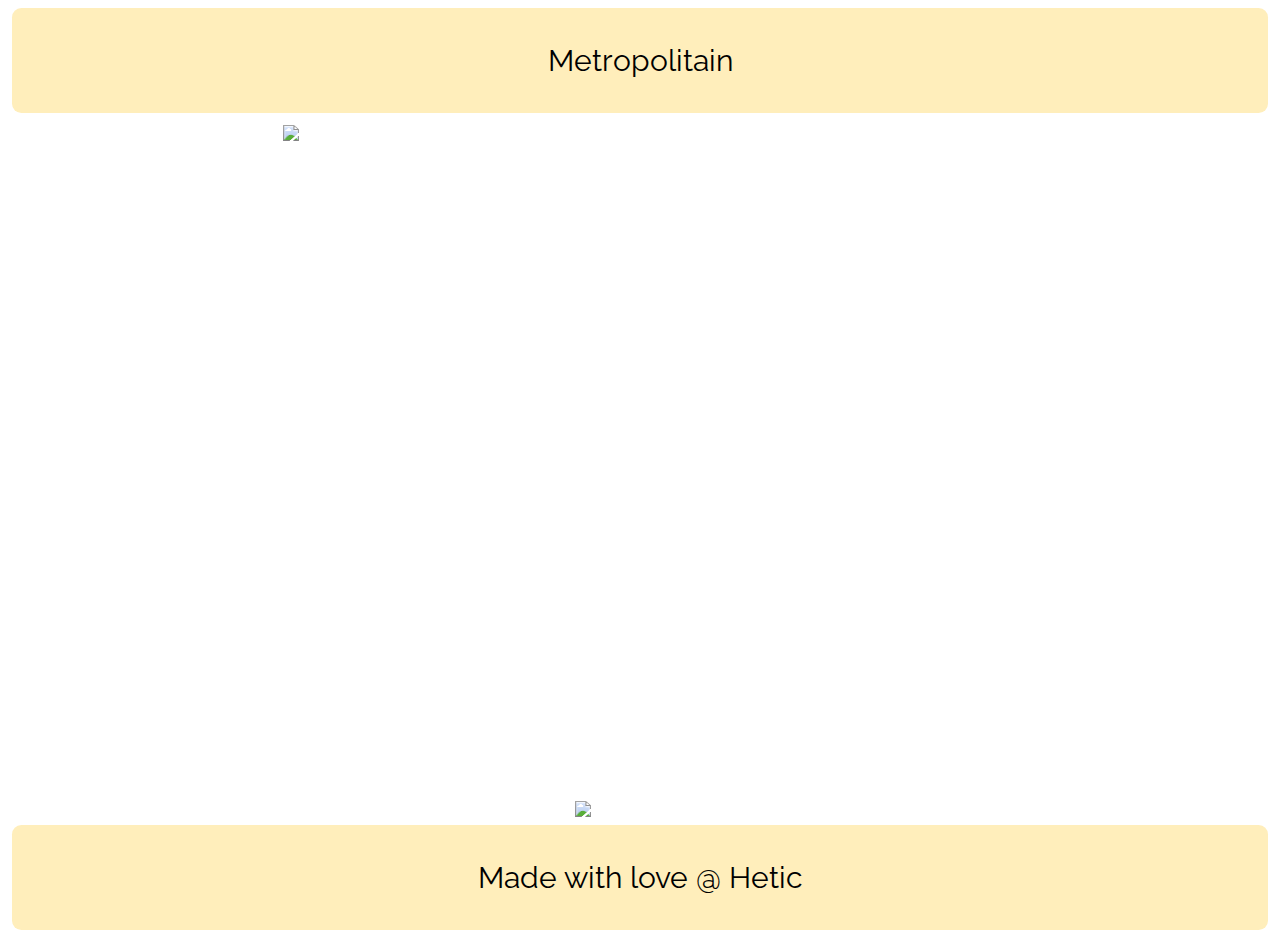
==== pc/index.html @ 2c28c8e5 "essai pc/index.html" ====
<!DOCTYPE html>
<html lang="en">
  <head>
      <meta charset="utf-8">
    <title>Quizz</title>
    <link href="../styles/style.css" rel="stylesheet">
    <link href="//maxcdn.bootstrapcdn.com/font-awesome/4.2.0/css/font-awesome.min.css" rel="stylesheet">
    <link rel="icon" type="image/ico" href="../imgs/favicon.ico" /> 
    <link href='http://fonts.googleapis.com/css?family=Raleway:400' rel='stylesheet' type='text/css'>
  </head>
  <body>
  <header><p>Metropolitain</p></header>
 <div id='main'>
    <article><iframe src="../index.html" width="300" height="700" frameborder="0"; scrolling="no">
  <p>Votre navigateur ne supporte pas l'élément iframe</p>
</iframe><img src="../imgs/iphone6+.png"></article>
 </div>
 <footer><p>Made with love @ Hetic</p></footer>
 
  </body>
  <script src="https://ajax.googleapis.com/ajax/libs/jquery/2.1.3/jquery.min.js"></script>
<script type="text/javascript" src="../js/main.js"></script>
</html>
---- styles/style.css ----
body {
    font-family: 'Raleway'; background:url(https://pbs.twimg.com/media/B9BWXDbIQAApKza.png:large);
    background-repeat: no-repeat;
    background-size: cover;
    background-position: center;
  }

/*
  #main {
   min-height: 800px;
   margin: 0px;
   padding: 0px;
   display: -webkit-flex;
   display:         flex;
   -webkit-flex-flow: row;
           flex-flow: row;
   }
*/

/*

  #main > article {
   margin: 4px;
   padding: 5px;
   border-radius: 7pt;
   background: rgba(152, 221, 136, 0.2);
   -webkit-flex: 3 1 60%;
           flex: 3 1 60%;
   -webkit-order: 2;
           order: 2;
   }
*/

/*
  #main > nav {
   margin: 4px;
   padding: 5px;
   border: 1px solid #8888bb;
   border-radius: 7pt;
   background: #ccccff;
   -webkit-flex: 1 6 20%;
           flex: 1 6 20%;
   -webkit-order: 1;
           order: 1;
   }
  
  #main > aside {
   margin: 4px;
   padding: 5px;
   border: 1px solid #8888bb;
   border-radius: 7pt;
   background: #ccccff;
   -webkit-flex: 1 6 20%;
           flex: 1 6 20%;
   -webkit-order: 3;
           order: 3;
   }
 
*/

article{
    margin: auto;
    width:730px;
}

header, footer {
   display: block;
   margin: 4px;
   padding: 5px;
   min-height: 90px;
   border-radius: 7pt;
   background: #ffeebb;
}


header > p, footer > p{
    text-align: center;
    font-size:30px;
}
 
  /* Too narrow to support three columns
  @media all and (max-width: 640px) {
  
   #main, #page {
    -webkit-flex-flow: column;
            flex-direction: column;
   }

   #main > article, #main > nav, #main > aside {
    -webkit-order: 0;
            order: 0;
   }
  
   #main > nav, #main > aside, header, footer {
    min-height: 50px;
    max-height: 50px;
   }
  } */
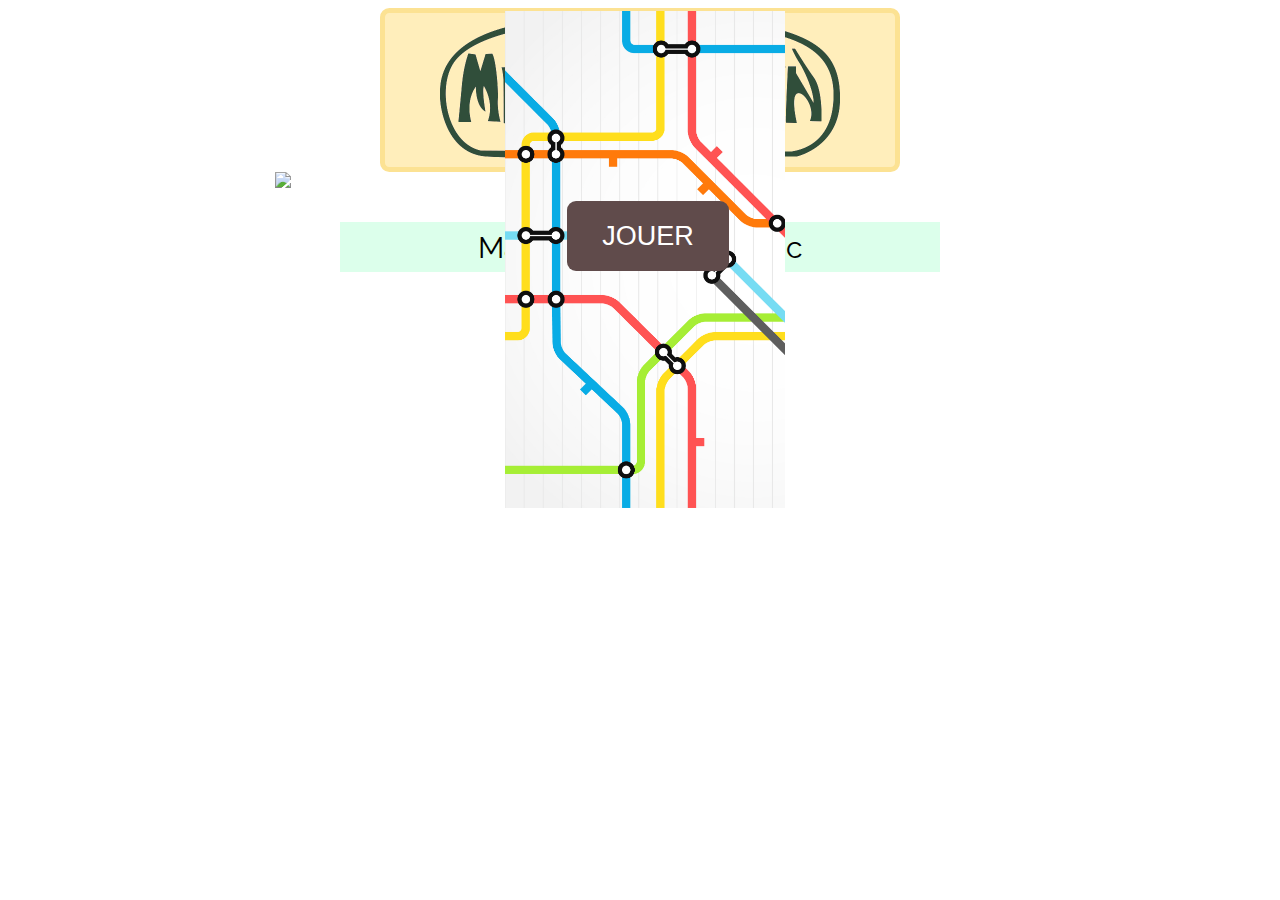
==== commit 593af238: "changements design" ====
--- a/pc/index.html
+++ b/pc/index.html
@@ -1,23 +1,30 @@
 <!DOCTYPE html>
 <html lang="en">
-  <head>
-      <meta charset="utf-8">
+
+<head>
+    <meta charset="utf-8">
     <title>Quizz</title>
-    <link href="../styles/style.css" rel="stylesheet">
+    <link href="../styles/style_pc.css" rel="stylesheet">
     <link href="//maxcdn.bootstrapcdn.com/font-awesome/4.2.0/css/font-awesome.min.css" rel="stylesheet">
-    <link rel="icon" type="image/ico" href="../imgs/favicon.ico" /> 
+    <link rel="icon" type="image/ico" href="../imgs/favicon.ico" />
     <link href='http://fonts.googleapis.com/css?family=Raleway:400' rel='stylesheet' type='text/css'>
-  </head>
-  <body>
-  <header><p>Metropolitain</p></header>
- <div id='main'>
-    <article><iframe src="../index.html" width="300" height="700" frameborder="0"; scrolling="no">
-  <p>Votre navigateur ne supporte pas l'élément iframe</p>
-</iframe><img src="../imgs/iphone6+.png"></article>
- </div>
- <footer><p>Made with love @ Hetic</p></footer>
- 
-  </body>
-  <script src="https://ajax.googleapis.com/ajax/libs/jquery/2.1.3/jquery.min.js"></script>
-<script type="text/javascript" src="../js/main.js"></script>
+</head>
+
+<body>
+    <header>
+        <img src="../imgs/metro.png" width="400px;">
+    </header>
+    <div id='main'>
+        <article>
+            <iframe src="../index.html" width="300" height="700" frameborder="0" ; scrolling="no">
+                <p>Votre navigateur ne supporte pas l'élément iframe</p>
+            </iframe><img src="../imgs/iphone6+.png">
+        </article>
+    </div>
+    <footer>
+        <p>Made with love @ Hetic</p>
+    </footer>
+
+</body>
+
 </html>--- a/styles/style_pc.css
+++ b/styles/style_pc.css
@@ -0,0 +1,69 @@
+body {
+    font-family: 'Raleway';
+    background: url(../imgs/Background.jpg);
+    background-repeat: no-repeat;
+    background-size: cover;
+    background-position: center;
+}
+
+
+
+/*    ----- Header ------     */
+
+
+
+header {
+    display: block;
+    margin: 4px;
+    padding: 5px;
+    min-height: 90px;
+    width: 500px;
+    margin: auto;
+    border-radius: 7pt;
+    background: #ffeebb;
+    border: 5px solid #fce293;
+}
+
+header > img {
+    padding-left:50px;
+}
+
+
+
+/*    ----- Container ------     */
+
+
+
+article {
+    margin: auto;
+    width: 730px;
+    position:relative;
+}
+
+iframe {
+    margin: auto;
+    position: absolute;
+    top: 181px;
+    bottom: 0px;
+    left: 14px;
+    right: 0px;
+}
+
+
+/*    ----- Footer ------     */
+
+
+
+footer {
+    display: block;
+    height: 50px;
+    width: 600px;
+    margin: auto;
+    background: #dcffeb;
+}
+
+footer > p {
+    text-align: center;
+    font-size: 30px;
+    padding-top:8px;
+}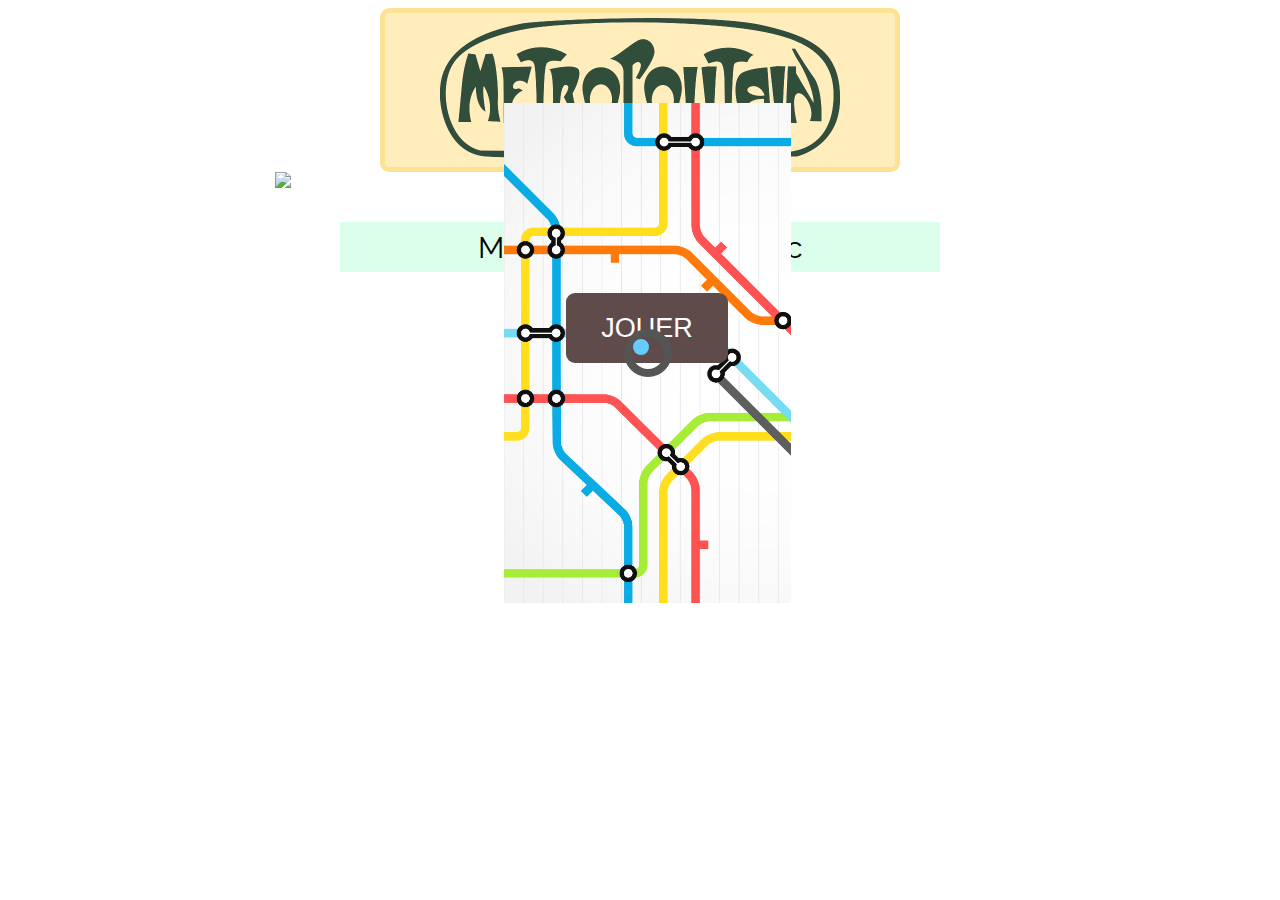
==== commit 4e6bb00d: "popo" ====
--- a/pc/index.html
+++ b/pc/index.html
@@ -3,7 +3,7 @@
 
 <head>
     <meta charset="utf-8">
-    <title>Quizz</title>
+    <title>Metropolitain</title>
     <link href="../styles/style_pc.css" rel="stylesheet">
     <link href="//maxcdn.bootstrapcdn.com/font-awesome/4.2.0/css/font-awesome.min.css" rel="stylesheet">
     <link rel="icon" type="image/ico" href="../imgs/favicon.ico" />
@@ -16,9 +16,9 @@
     </header>
     <div id='main'>
         <article>
-            <iframe src="../index.html" width="300" height="700" frameborder="0" ; scrolling="no">
+            <iframe src="../index.html" width="287" height="500" frameborder="0" scrolling="yes">
                 <p>Votre navigateur ne supporte pas l'élément iframe</p>
-            </iframe><img src="../imgs/iphone6+.png">
+            </iframe><img src="../imgs/iphone6.png">
         </article>
     </div>
     <footer>
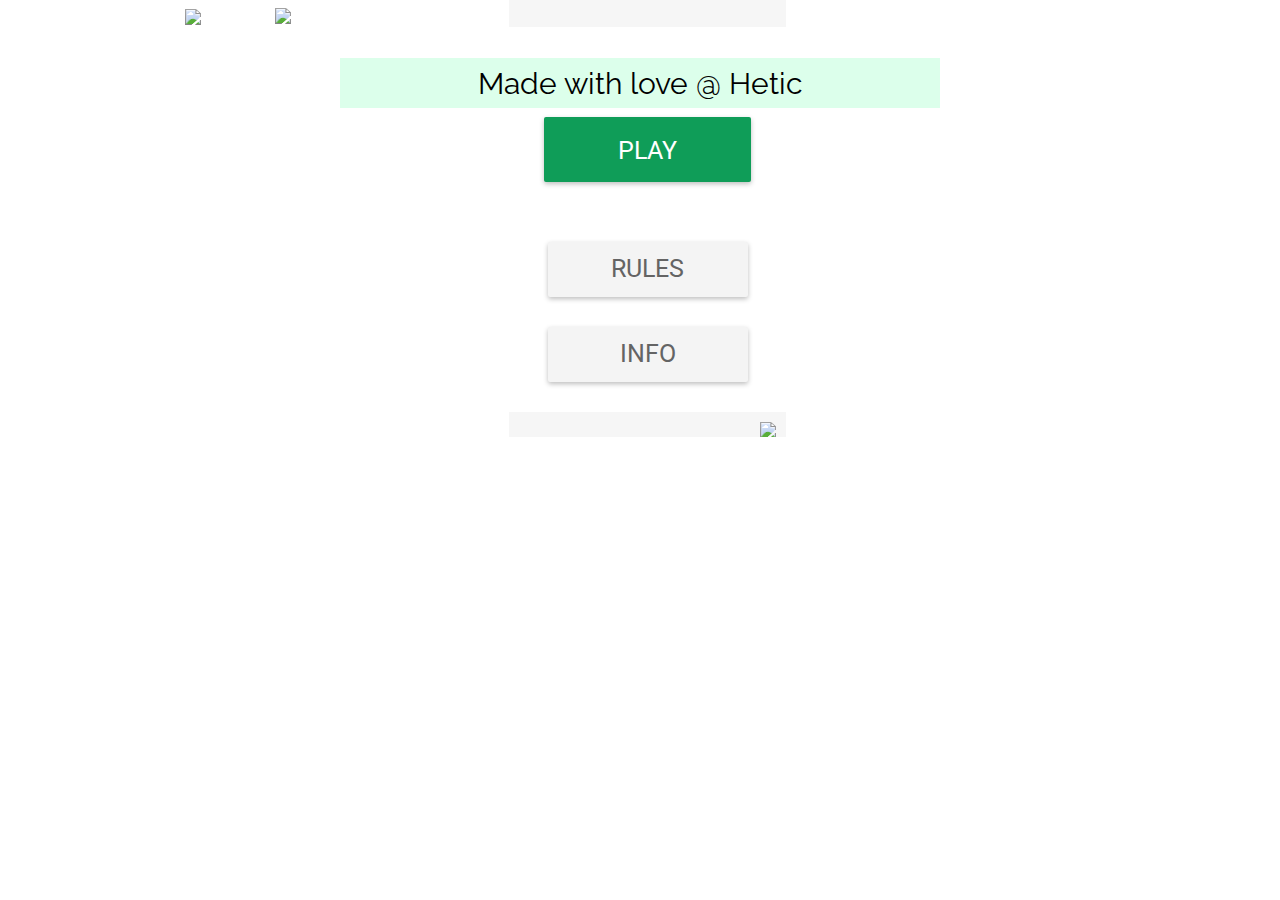
==== commit 5dd5e5fe: "html fixes" ====
--- a/pc/index.html
+++ b/pc/index.html
@@ -1,24 +1,21 @@
 <!DOCTYPE html>
-<html lang="en">
+<html lang="fr">
 
 <head>
     <meta charset="utf-8">
     <title>Metropolitain</title>
     <link href="../styles/style_pc.css" rel="stylesheet">
-    <link href="//maxcdn.bootstrapcdn.com/font-awesome/4.2.0/css/font-awesome.min.css" rel="stylesheet">
     <link rel="icon" type="image/ico" href="../imgs/favicon.ico" />
     <link href='http://fonts.googleapis.com/css?family=Raleway:400' rel='stylesheet' type='text/css'>
 </head>
 
 <body>
-    <header>
-        <img src="../imgs/metro.png" width="400px;">
-    </header>
+    <img src="../imgs/metrop.png" width="900px;" style="position:absolute;top:1%;left: 50%;margin-left: -455px;">
     <div id='main'>
         <article>
-            <iframe src="../index.html" width="287" height="500" frameborder="0" scrolling="yes">
+            <iframe src="../index.html" width="277" height="495" frameborder="0" scrolling="yes">
                 <p>Votre navigateur ne supporte pas l'élément iframe</p>
-            </iframe><img src="../imgs/iphone6.png">
+            </iframe><img src="../imgs/iphone6+.png">
         </article>
     </div>
     <footer>
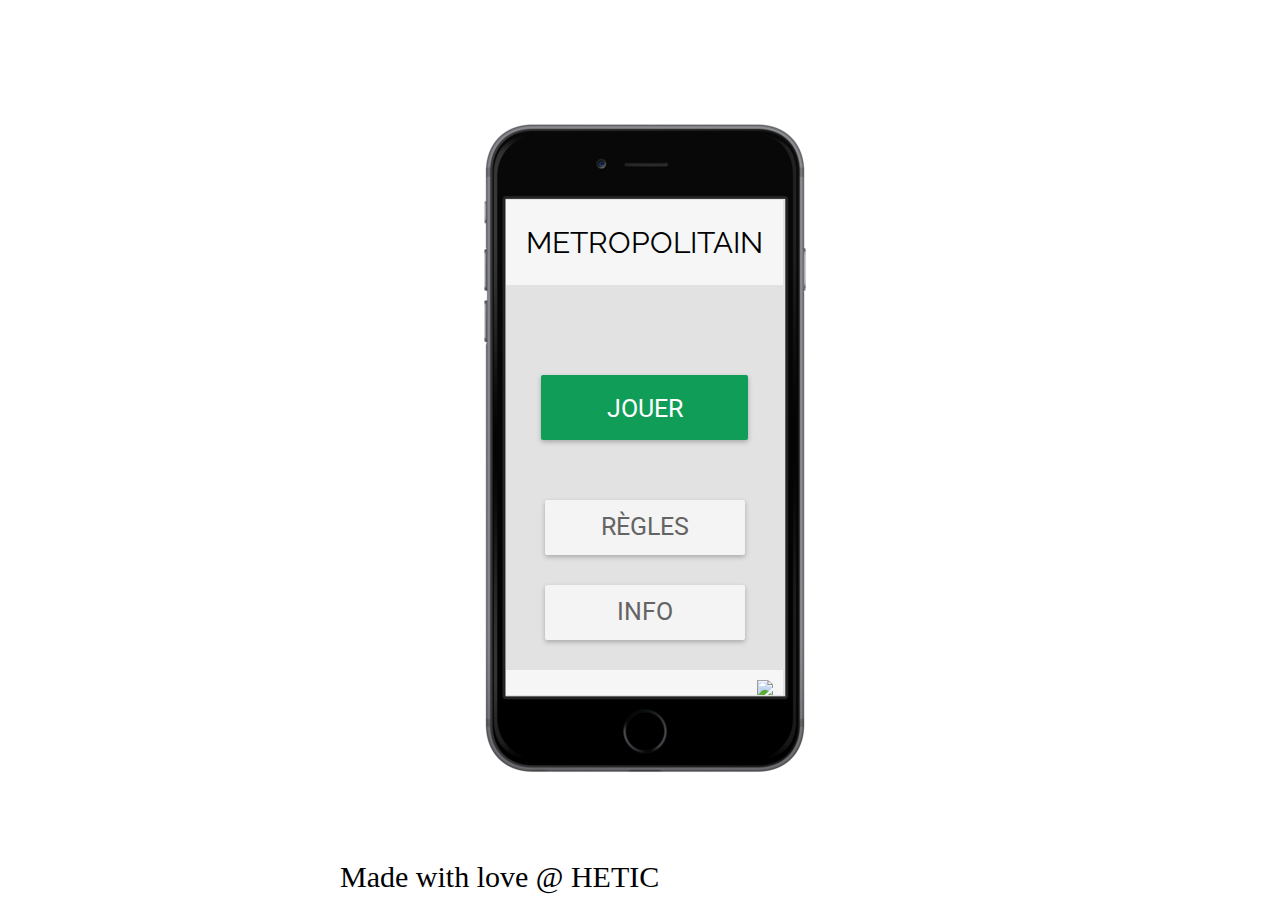
==== commit 391c8c08: "Made with love update" ====
--- a/pc/index.html
+++ b/pc/index.html
@@ -9,8 +9,8 @@
     <link href='http://fonts.googleapis.com/css?family=Raleway:400' rel='stylesheet' type='text/css'>
 </head>
 
-<body>
-    <img src="../imgs/metrop.png" width="900px;" style="position:absolute;top:1%;left: 50%;margin-left: -455px;">
+<body class="bg1">
+<!--    <img src="../imgs/metrop.png" width="900px;" style="position:absolute;top:1%;left: 50%;margin-left: -455px;">-->
     <div id='main'>
         <article>
             <iframe src="../index.html" width="277" height="495" frameborder="0" scrolling="yes">
@@ -19,7 +19,7 @@
         </article>
     </div>
     <footer>
-        <p>Made with love @ Hetic</p>
+        <p>Made with love @ HETIC</p>
     </footer>
 
 </body>
--- a/styles/style_pc.css
+++ b/styles/style_pc.css
@@ -1,52 +1,25 @@
-body {
-    font-family: 'Raleway';
+.bg1 {
     background: url(../imgs/Background.jpg);
-    background-repeat: no-repeat;
-    background-size: cover;
-    background-position: center;
+    background-size: contain;
 }
 
 
-
-/*    ----- Header ------     */
-
-
-
-header {
-    display: block;
-    margin: 4px;
-    padding: 5px;
-    min-height: 90px;
-    width: 500px;
-    margin: auto;
-    border-radius: 7pt;
-    background: #ffeebb;
-    border: 5px solid #fce293;
-}
-
-header > img {
-    padding-left:50px;
-}
-
-
-
 /*    ----- Container ------     */
-
 
 
 article {
     margin: auto;
     width: 730px;
     position:relative;
+    padding-top:70px;
 }
 
 iframe {
     margin: auto;
     position: absolute;
-    top: 181px;
-    bottom: 0px;
-    left: 14px;
-    right: 0px;
+    bottom: 127px;
+    left: 38px;
+    right: 30px;
 }
 
 
@@ -59,10 +32,10 @@
     height: 50px;
     width: 600px;
     margin: auto;
-    background: #dcffeb;
 }
 
 footer > p {
+    font-family: 'Raleway',
     text-align: center;
     font-size: 30px;
     padding-top:8px;
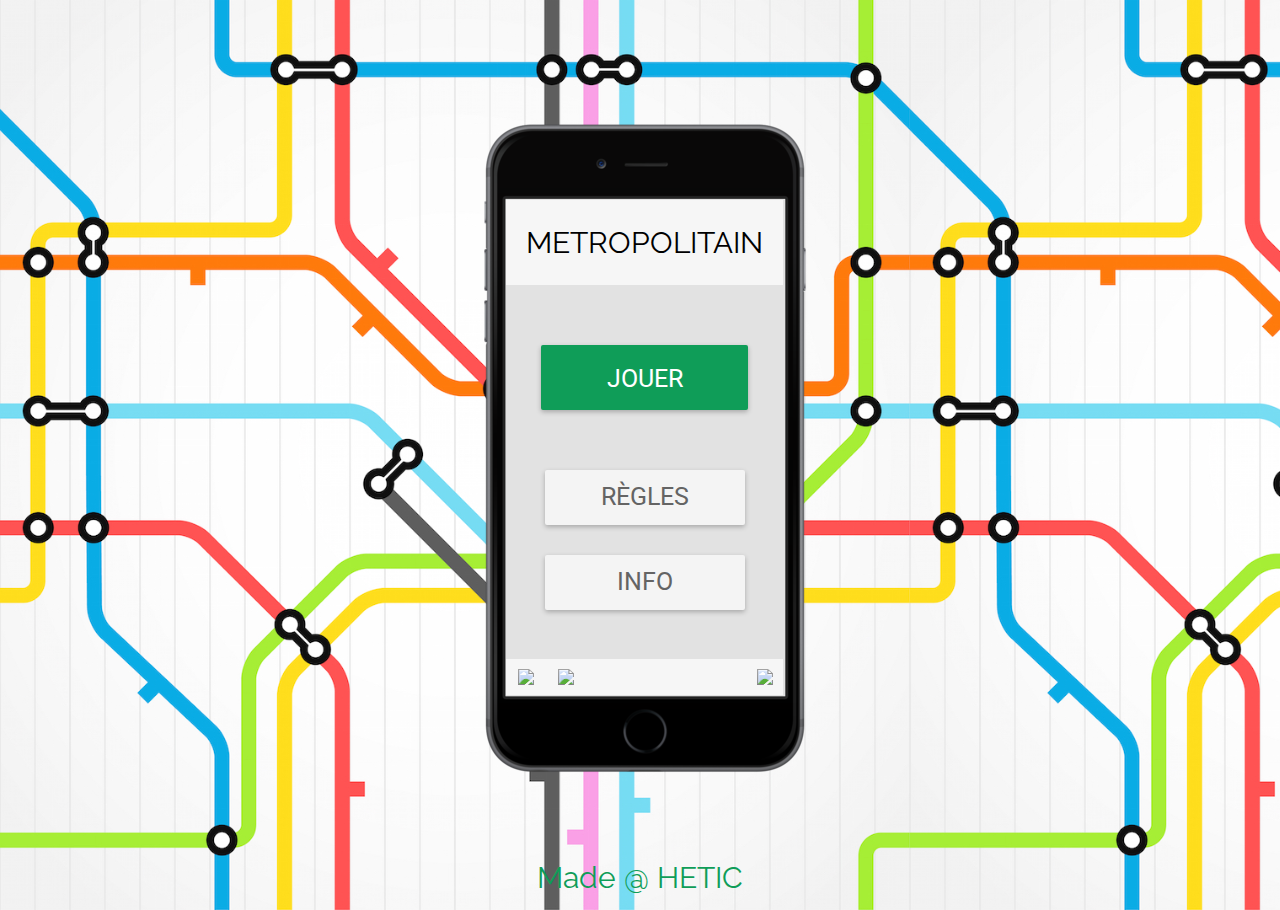
==== commit 88d1fc32: "Image SRC" ====
--- a/pc/index.html
+++ b/pc/index.html
@@ -7,10 +7,10 @@
     <link href="../styles/style_pc.css" rel="stylesheet">
     <link rel="icon" type="image/ico" href="../imgs/favicon.ico" />
     <link href='http://fonts.googleapis.com/css?family=Raleway:400' rel='stylesheet' type='text/css'>
+    <link rel="image_src" href="../imgs/imgsrc.png" />
 </head>
 
 <body class="bg1">
-<!--    <img src="../imgs/metrop.png" width="900px;" style="position:absolute;top:1%;left: 50%;margin-left: -455px;">-->
     <div id='main'>
         <article>
             <iframe src="../index.html" width="277" height="495" frameborder="0" scrolling="yes">
@@ -19,7 +19,7 @@
         </article>
     </div>
     <footer>
-        <p>Made with love @ HETIC</p>
+        <p>Made @ HETIC</p>
     </footer>
 
 </body>
--- a/styles/style_pc.css
+++ b/styles/style_pc.css
@@ -35,8 +35,9 @@
 }
 
 footer > p {
-    font-family: 'Raleway',
+    font-family: 'Raleway';
     text-align: center;
     font-size: 30px;
     padding-top:8px;
+    color: #0f9d58;
 }